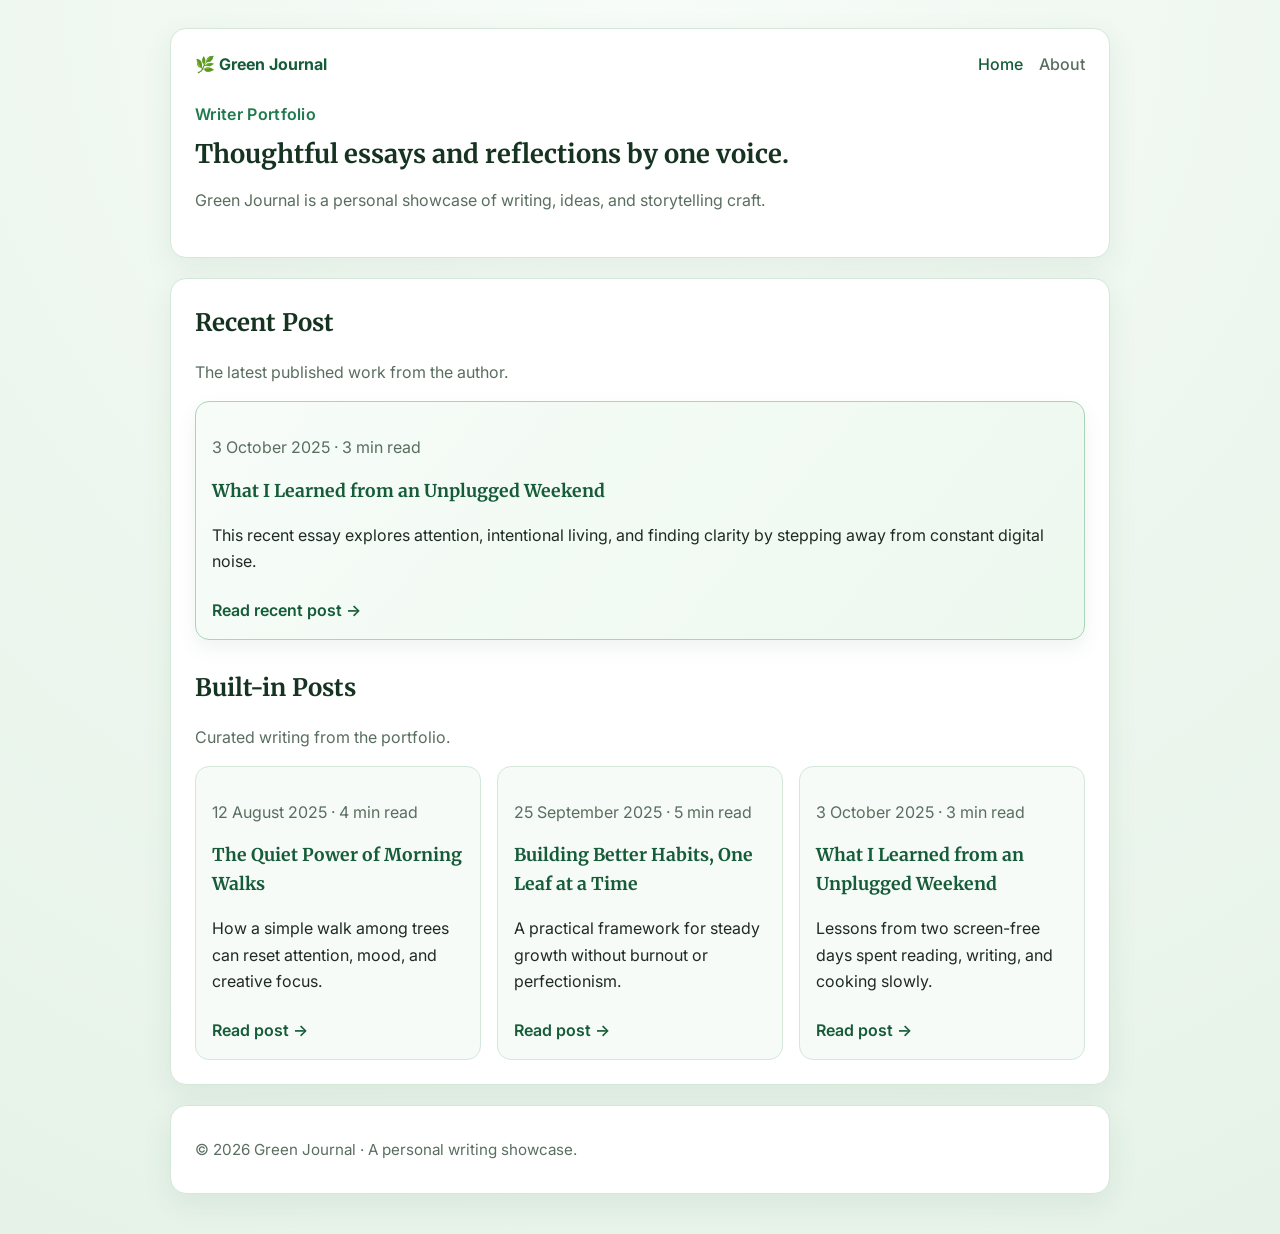
==== index.html @ 868e5e8b "Initial commit" ====
<!DOCTYPE html>
<html lang="en">
<head>
    <meta charset="UTF-8">
    <meta name="viewport" content="width=device-width, initial-scale=1.0">
    <meta name="description" content="Green Journal — a calm, nature-inspired portfolio blog showcasing one writer's work.">
    <title>Green Journal</title>
    <link rel="stylesheet" href="style.css">
</head>
<body>
    <div class="page-wrap">
        <header class="site-header">
            <nav class="site-nav" aria-label="Primary navigation">
                <a class="brand" href="index.html">🌿 Green Journal</a>
                <div class="nav-links">
                    <a href="index.html" aria-current="page">Home</a>
                    <a href="about.html">About</a>
                </div>
            </nav>
            <section class="hero">
                <p class="eyebrow">Writer Portfolio</p>
                <h1>Thoughtful essays and reflections by one voice.</h1>
                <p class="hero-copy">Green Journal is a personal showcase of writing, ideas, and storytelling craft.</p>
            </section>
        </header>

        <main>
            <section class="posts-header compact">
                <h2>Recent Post</h2>
                <p>The latest published work from the author.</p>
            </section>

            <section class="featured-post" aria-label="Recent post">
                <article class="post-card featured-card">
                    <p class="post-meta">3 October 2025 · 3 min read</p>
                    <h3><a href="post3.html">What I Learned from an Unplugged Weekend</a></h3>
                    <p>This recent essay explores attention, intentional living, and finding clarity by stepping away from constant digital noise.</p>
                    <a class="read-more" href="post3.html">Read recent post →</a>
                </article>
            </section>

            <section class="posts-header top-gap">
                <h2>Built-in Posts</h2>
                <p>Curated writing from the portfolio.</p>
            </section>

            <section class="post-grid" aria-label="Built-in blog post list">
                <article class="post-card">
                    <p class="post-meta">12 August 2025 · 4 min read</p>
                    <h3><a href="post1.html">The Quiet Power of Morning Walks</a></h3>
                    <p>How a simple walk among trees can reset attention, mood, and creative focus.</p>
                    <a class="read-more" href="post1.html">Read post →</a>
                </article>

                <article class="post-card">
                    <p class="post-meta">25 September 2025 · 5 min read</p>
                    <h3><a href="post2.html">Building Better Habits, One Leaf at a Time</a></h3>
                    <p>A practical framework for steady growth without burnout or perfectionism.</p>
                    <a class="read-more" href="post2.html">Read post →</a>
                </article>

                <article class="post-card">
                    <p class="post-meta">3 October 2025 · 3 min read</p>
                    <h3><a href="post3.html">What I Learned from an Unplugged Weekend</a></h3>
                    <p>Lessons from two screen-free days spent reading, writing, and cooking slowly.</p>
                    <a class="read-more" href="post3.html">Read post →</a>
                </article>
            </section>
        </main>

        <footer class="site-footer">
            <p>© 2026 Green Journal · A personal writing showcase.</p>
        </footer>
    </div>
</body>
</html>
---- style.css ----
@import url('https://fonts.googleapis.com/css2?family=Inter:wght@400;500;600;700&family=Merriweather:wght@400;700&display=swap');

:root {
    --bg: #eef7ef;
    --surface: #ffffff;
    --surface-soft: #f6fbf7;
    --text: #1f2b22;
    --text-muted: #5a6e60;
    --primary: #1f7a4d;
    --primary-dark: #165c39;
    --border: #d4e7d9;
    --shadow: 0 10px 30px rgba(22, 92, 57, 0.08);
}

* {
    box-sizing: border-box;
}

body {
    margin: 0;
    font-family: 'Inter', system-ui, -apple-system, sans-serif;
    color: var(--text);
    background: radial-gradient(circle at top, #f7fcf8 0%, var(--bg) 50%, #e6f2e8 100%);
    line-height: 1.65;
}

.page-wrap {
    max-width: 980px;
    margin: 0 auto;
    padding: 28px 20px 40px;
}

.site-header,
main,
.site-footer {
    background: var(--surface);
    border: 1px solid var(--border);
    border-radius: 16px;
    box-shadow: var(--shadow);
}

.site-header {
    padding: 22px 24px 28px;
    margin-bottom: 20px;
}

.site-nav {
    display: flex;
    justify-content: space-between;
    align-items: center;
    gap: 16px;
}

.brand {
    font-weight: 700;
    color: var(--primary-dark);
    text-decoration: none;
}

.nav-links {
    display: flex;
    gap: 16px;
}

.nav-links a {
    text-decoration: none;
    color: var(--text-muted);
    font-weight: 500;
}

.nav-links a[aria-current="page"] {
    color: var(--primary-dark);
}

.hero {
    margin-top: 24px;
}

.hero-small {
    margin-top: 16px;
}

.eyebrow {
    color: var(--primary);
    font-weight: 600;
    letter-spacing: 0.02em;
    margin: 0 0 10px;
}

h1,
h2,
h3 {
    font-family: 'Merriweather', Georgia, serif;
    margin: 0 0 12px;
    color: #163321;
}

h1 {
    font-size: clamp(1.5rem, 2vw, 2.2rem);
    line-height: 1.3;
}

.hero-copy,
.posts-header p,
.post-meta {
    color: var(--text-muted);
}

main {
    padding: 24px;
    margin-bottom: 20px;
}

.posts-header {
    margin-bottom: 16px;
}

.post-grid {
    display: grid;
    grid-template-columns: repeat(auto-fit, minmax(220px, 1fr));
    gap: 16px;
}

.featured-post {
    margin-bottom: 8px;
}

.post-card {
    border: 1px solid var(--border);
    border-radius: 14px;
    background: var(--surface-soft);
    padding: 16px;
}

.featured-card {
    border-color: #a9d4b7;
    background: linear-gradient(130deg, #f7fcf8 0%, #edf8ef 100%);
    box-shadow: 0 8px 20px rgba(22, 92, 57, 0.07);
}

.post-card h3 {
    font-size: 1.1rem;
}

.post-card a {
    text-decoration: none;
    color: var(--primary-dark);
}

.read-more {
    display: inline-block;
    margin-top: 6px;
    color: var(--primary);
    font-weight: 600;
    text-decoration: none;
}

.single-post {
    max-width: 70ch;
}

.single-post p {
    margin: 0 0 14px;
}

.site-footer {
    padding: 16px 24px;
    color: var(--text-muted);
    font-size: 0.95rem;
}

.top-gap {
    margin-top: 28px;
}

.compact {
    margin-bottom: 10px;
}

@media (max-width: 600px) {
    .site-nav {
        flex-direction: column;
        align-items: flex-start;
    }
}
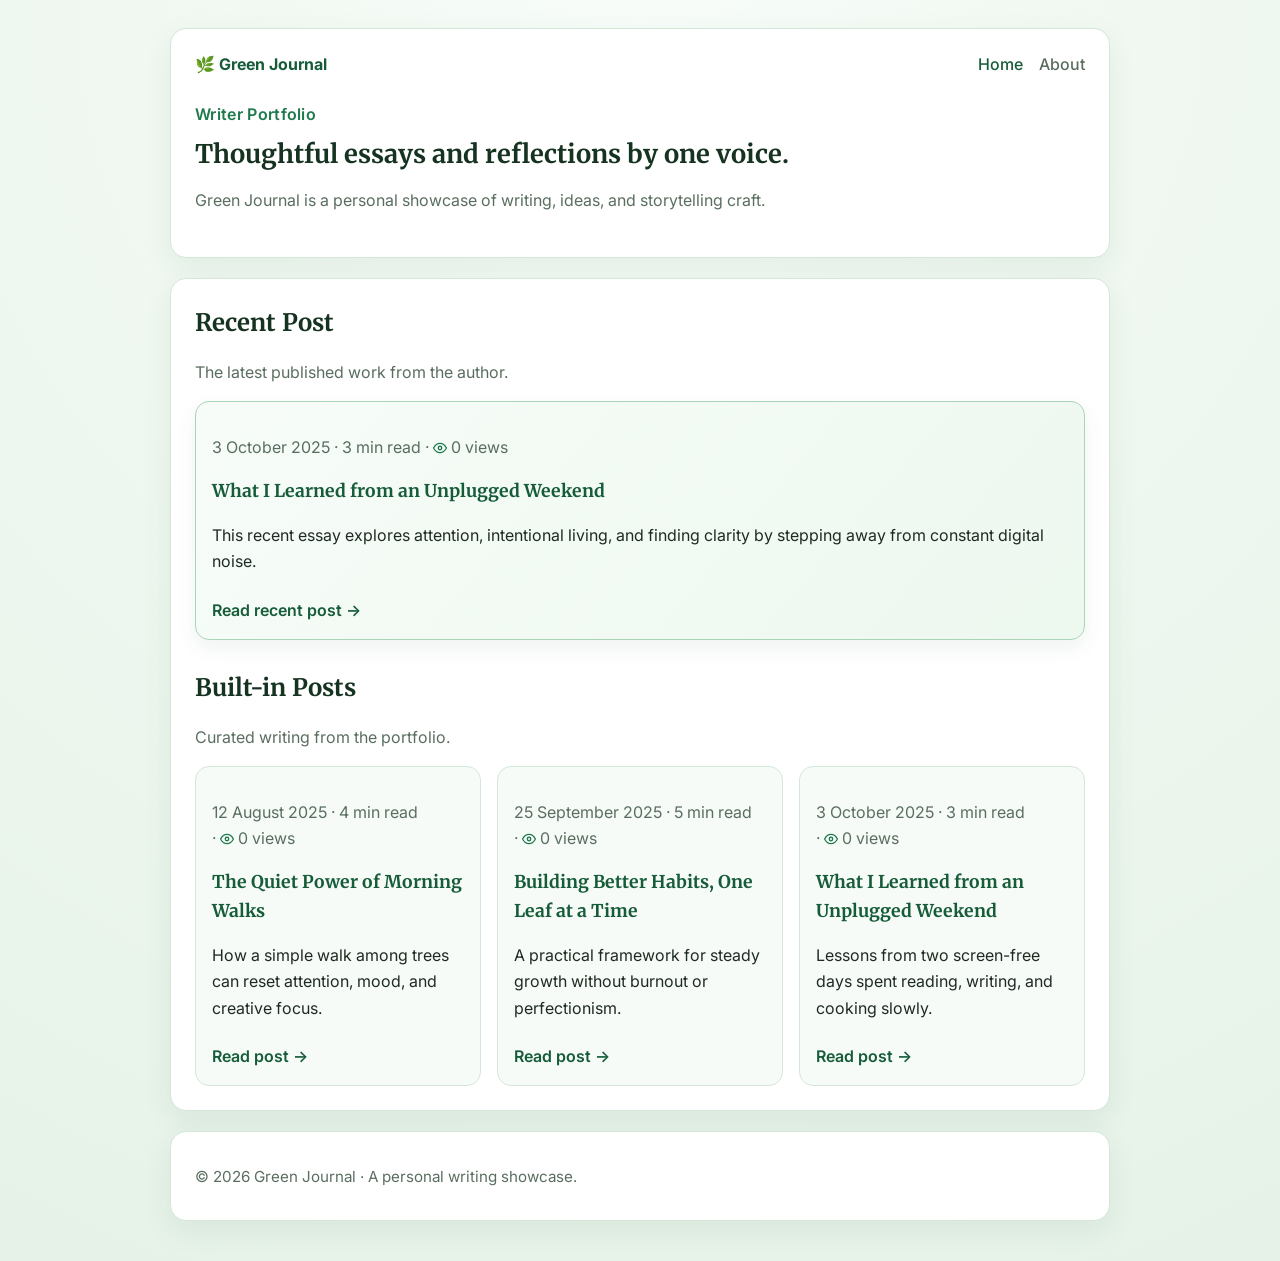
==== commit 2bdbd092: "Add real views count feature using Supabase and localStorage fallback" ====
--- a/index.html
+++ b/index.html
@@ -6,6 +6,7 @@
     <meta name="description" content="Green Journal — a calm, nature-inspired portfolio blog showcasing one writer's work.">
     <title>Green Journal</title>
     <link rel="stylesheet" href="style.css">
+    <script src="script.js" defer></script>
 </head>
 <body>
     <div class="page-wrap">
@@ -31,7 +32,7 @@
             </section>
 
             <section class="featured-post" aria-label="Recent post">
-                <article class="post-card featured-card">
+                <article class="post-card featured-card" data-post-id="post3">
                     <p class="post-meta">3 October 2025 · 3 min read</p>
                     <h3><a href="post3.html">What I Learned from an Unplugged Weekend</a></h3>
                     <p>This recent essay explores attention, intentional living, and finding clarity by stepping away from constant digital noise.</p>
@@ -45,21 +46,21 @@
             </section>
 
             <section class="post-grid" aria-label="Built-in blog post list">
-                <article class="post-card">
+                <article class="post-card" data-post-id="post1">
                     <p class="post-meta">12 August 2025 · 4 min read</p>
                     <h3><a href="post1.html">The Quiet Power of Morning Walks</a></h3>
                     <p>How a simple walk among trees can reset attention, mood, and creative focus.</p>
                     <a class="read-more" href="post1.html">Read post →</a>
                 </article>
 
-                <article class="post-card">
+                <article class="post-card" data-post-id="post2">
                     <p class="post-meta">25 September 2025 · 5 min read</p>
                     <h3><a href="post2.html">Building Better Habits, One Leaf at a Time</a></h3>
                     <p>A practical framework for steady growth without burnout or perfectionism.</p>
                     <a class="read-more" href="post2.html">Read post →</a>
                 </article>
 
-                <article class="post-card">
+                <article class="post-card" data-post-id="post3">
                     <p class="post-meta">3 October 2025 · 3 min read</p>
                     <h3><a href="post3.html">What I Learned from an Unplugged Weekend</a></h3>
                     <p>Lessons from two screen-free days spent reading, writing, and cooking slowly.</p>
--- a/style.css
+++ b/style.css
@@ -183,3 +183,57 @@
         align-items: flex-start;
     }
 }
+
+/* Real Views Badge Styling */
+.views-count-wrap {
+    display: inline-flex;
+    align-items: center;
+    gap: 4px;
+    opacity: 0;
+    transform: translateY(2px);
+    transition: opacity 0.5s cubic-bezier(0.16, 1, 0.3, 1), transform 0.5s cubic-bezier(0.16, 1, 0.3, 1);
+}
+
+.views-count-wrap.loaded {
+    opacity: 1;
+    transform: translateY(0);
+}
+
+.views-icon {
+    display: inline-flex;
+    align-items: center;
+    justify-content: center;
+    color: var(--primary);
+    vertical-align: middle;
+}
+
+.views-icon svg {
+    width: 14px;
+    height: 14px;
+    stroke: currentColor;
+    stroke-width: 2.2;
+    fill: none;
+}
+
+.views-count {
+    display: inline-block;
+    transition: transform 0.3s ease, color 0.3s ease;
+}
+
+.views-count-wrap.incremented .views-count {
+    animation: views-pulse 0.8s cubic-bezier(0.34, 1.56, 0.64, 1);
+}
+
+@keyframes views-pulse {
+    0% {
+        transform: scale(1);
+    }
+    40% {
+        transform: scale(1.25);
+        color: var(--primary-dark);
+    }
+    100% {
+        transform: scale(1);
+    }
+}
+
